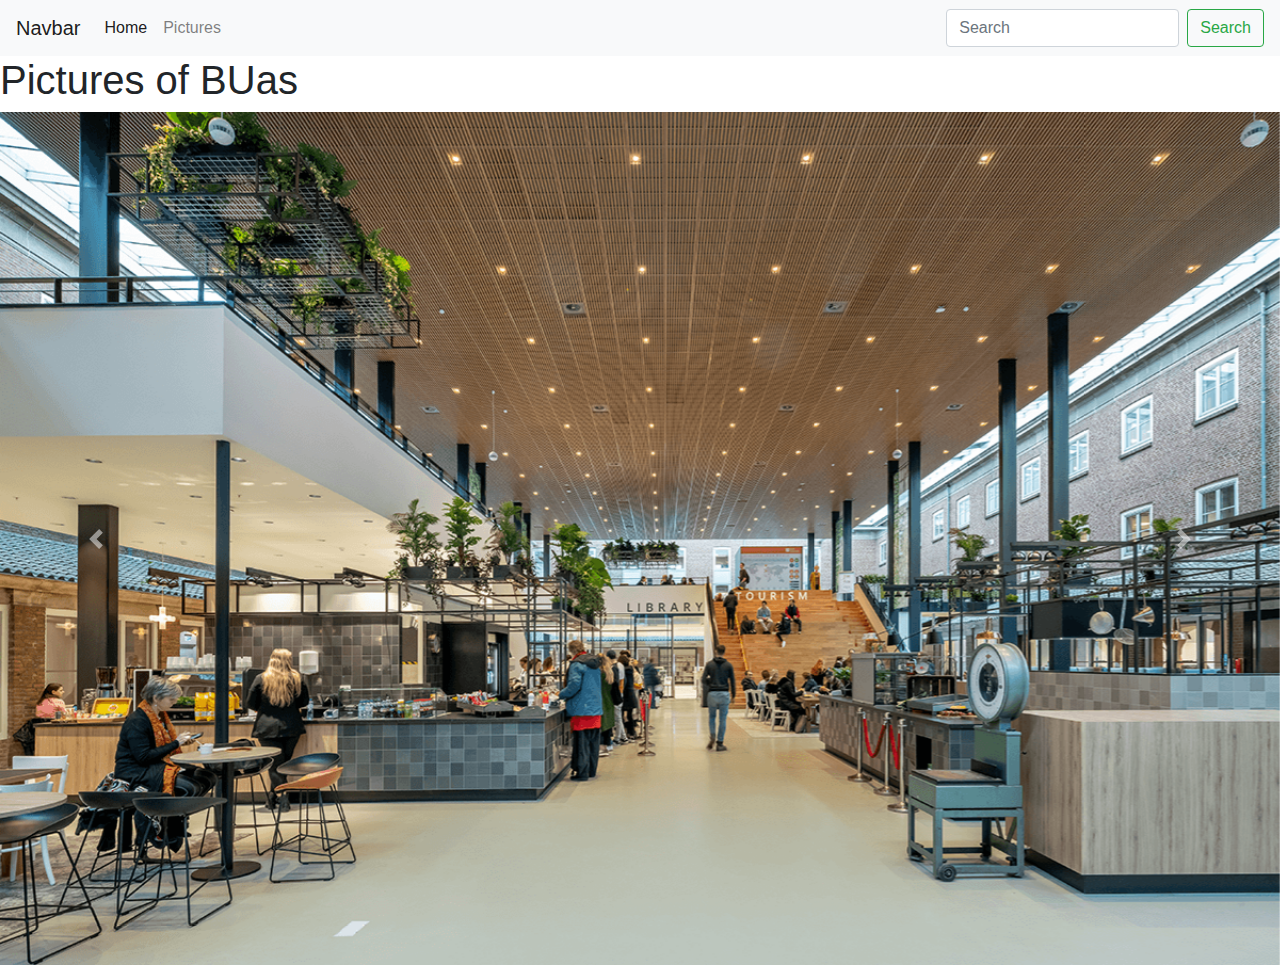
==== Pictures.html @ b56a7b0c "New page "Pictures"" ====
<!doctype html>
<html lang="en">
  <head>
    <!-- Required meta tags -->
    <meta charset="utf-8">
    <meta name="viewport" content="width=device-width, initial-scale=1, shrink-to-fit=no">

    <!-- Bootstrap CSS -->
    <link rel="stylesheet" href="css/bootstrap.min.css">
    <link href="css/my styles.css" rel="stylesheet" type="text/css">
 
<title>BUas</title>
  </head>
  <body>
 <nav class="navbar navbar-expand-lg navbar-light bg-light">
  <a class="navbar-brand" href="#">Navbar</a>
  <button class="navbar-toggler" type="button" data-toggle="collapse" data-target="#navbarSupportedContent" aria-controls="navbarSupportedContent" aria-expanded="false" aria-label="Toggle navigation">
    <span class="navbar-toggler-icon"></span>
  </button>

  <div class="collapse navbar-collapse" id="navbarSupportedContent">
    <ul class="navbar-nav mr-auto">
      <li class="nav-item active">
        <a class="nav-link" href="index.html">Home <span class="sr-only">(current)</span></a>
      </li>
      <li class="nav-item">
        <a class="nav-link" href="Pictures.html">Pictures</a>
      </li>
    </ul>
    <form class="form-inline my-2 my-lg-0">
      <input class="form-control mr-sm-2" type="search" placeholder="Search" aria-label="Search">
      <button class="btn btn-outline-success my-2 my-sm-0" type="submit">Search</button>
    </form>
  </div>
</nav>
    <h1>Pictures of BUas</h1>
 <div id="carouselExampleControls" class="carousel slide" data-ride="carousel">
  <div class="carousel-inner">
    <div class="carousel-item active">
      <img src="images/20190116_JDVF_241B.png" class="d-block w-100" alt="Aleksandra">
    </div>
    <div class="carousel-item">
      <img src="images/2020 - CAMPUS - Chapel - JDVF.jpeg" class="d-block w-100" alt="Alexandr">
    </div>
    <div class="carousel-item">
      <img src="images/330a01b1-8a9a-4812-94cb-980a98e142e5_thumb840.jpeg" class="d-block w-100" alt="Deniz">
    </div>
  </div>
  <a class="carousel-control-prev" href="#carouselExampleControls" role="button" data-slide="prev">
    <span class="carousel-control-prev-icon" aria-hidden="true"></span>
    <span class="sr-only">Previous</span>
  </a>
  <a class="carousel-control-next" href="#carouselExampleControls" role="button" data-slide="next">
    <span class="carousel-control-next-icon" aria-hidden="true"></span>
    <span class="sr-only">Next</span>
  </a>
	  </div>	
    <!-- Optional JavaScript -->
    <!-- jQuery first, then Popper.js, then Bootstrap JS -->
    <script src="js/jquery-3.4.1.slim.min.js"></script>
    <script src="js/bootstrap.bundle.min.js"></script>
    
  </body>
</html>
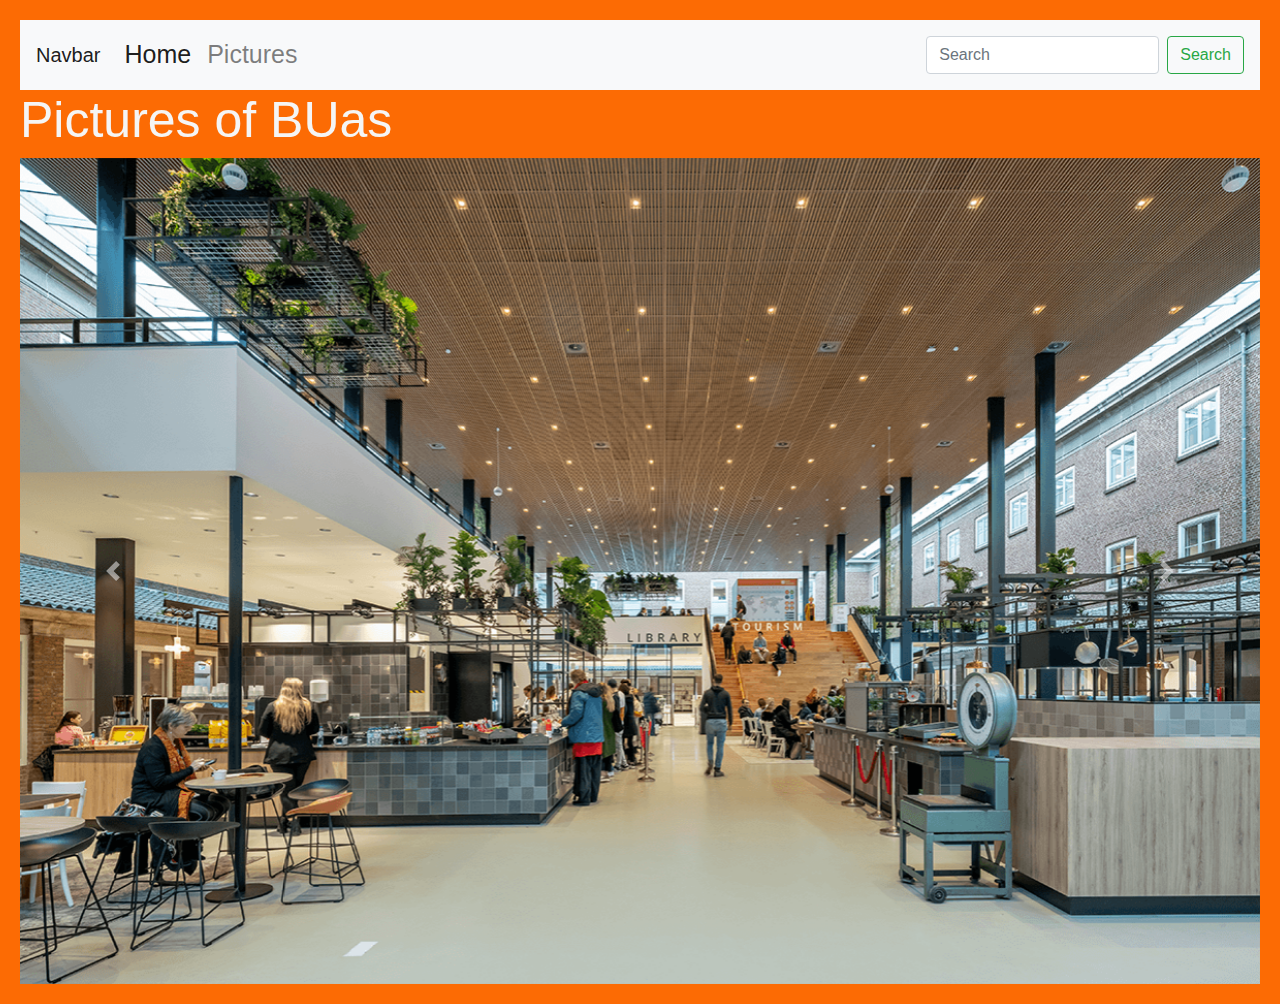
==== commit 99ebff4e: "adjusting font size and color" ====
--- a/Pictures.html
+++ b/Pictures.html
@@ -8,6 +8,7 @@
     <!-- Bootstrap CSS -->
     <link rel="stylesheet" href="css/bootstrap.min.css">
     <link href="css/my styles.css" rel="stylesheet" type="text/css">
+
  
 <title>BUas</title>
   </head>
--- a/css/my styles.css
+++ b/css/my styles.css
@@ -0,0 +1,16 @@
+@charset "UTF-8";
+
+body{
+	margin: 10px;
+	padding: 10px;
+	background-color: #fc6b04;
+}
+
+a{
+	color: whitesmoke;
+	font-size: 25px;
+}
+h1{
+	font-size: 50px;
+	color: whitesmoke;
+}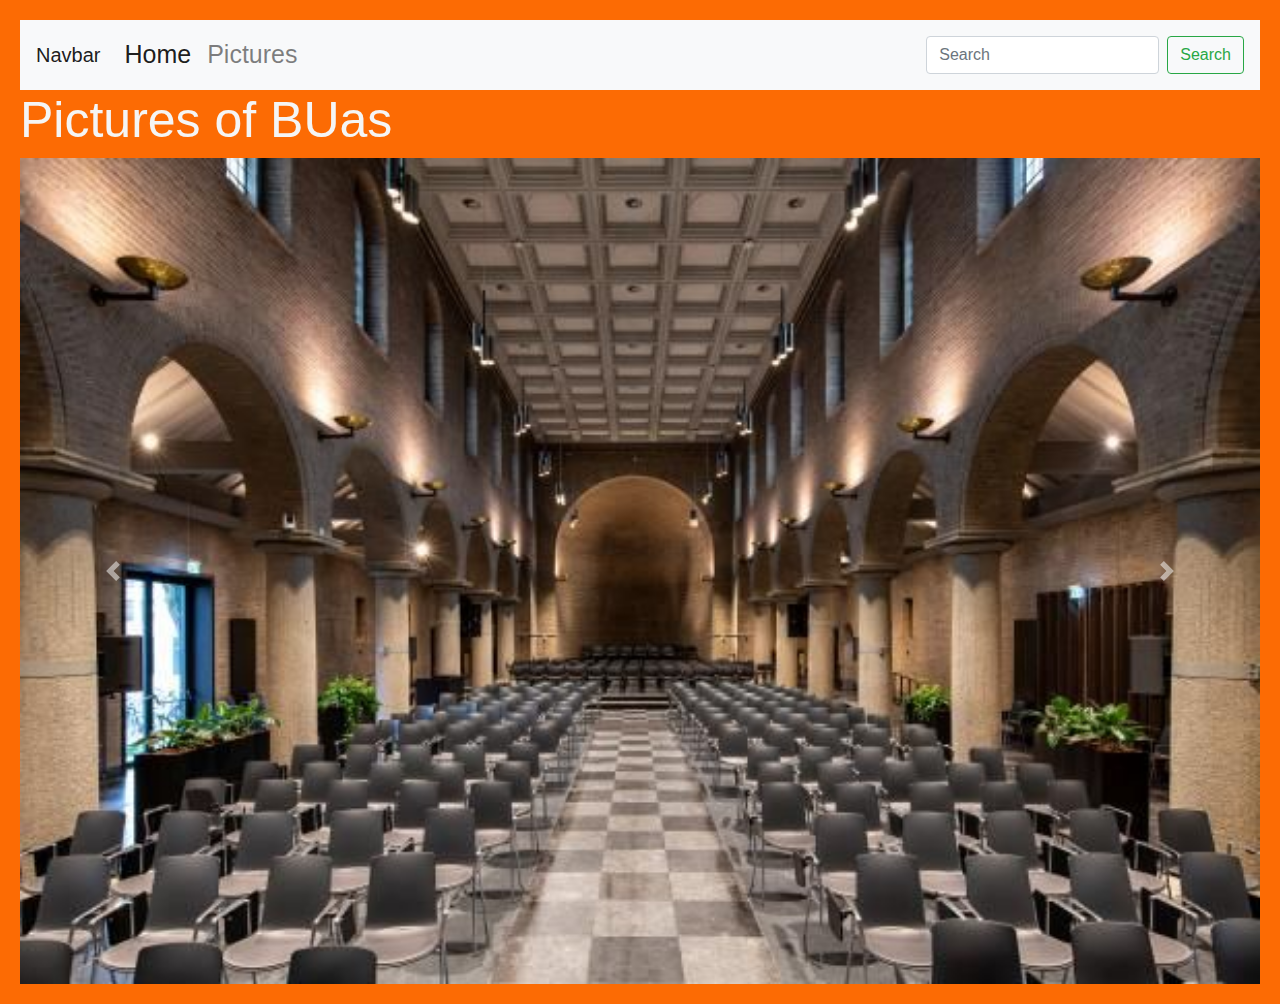
==== commit dfcc1003: "Changing Pictures page" ====
--- a/Pictures.html
+++ b/Pictures.html
@@ -7,7 +7,7 @@
 
     <!-- Bootstrap CSS -->
     <link rel="stylesheet" href="css/bootstrap.min.css">
-    <link href="css/my styles.css" rel="stylesheet" type="text/css">
+    <link href="css/styles.css" rel="stylesheet" type="text/css">
 
  
 <title>BUas</title>
@@ -38,13 +38,13 @@
  <div id="carouselExampleControls" class="carousel slide" data-ride="carousel">
   <div class="carousel-inner">
     <div class="carousel-item active">
-      <img src="images/20190116_JDVF_241B.png" class="d-block w-100" alt="Aleksandra">
+      <img src="images/buas-chappel.jpeg" class="d-block w-100" alt="Aleksandra">
     </div>
     <div class="carousel-item">
-      <img src="images/2020 - CAMPUS - Chapel - JDVF.jpeg" class="d-block w-100" alt="Alexandr">
+      <img src="images/buas-campus-night.jpeg" class="d-block w-100" alt="Alexandr">
     </div>
     <div class="carousel-item">
-      <img src="images/330a01b1-8a9a-4812-94cb-980a98e142e5_thumb840.jpeg" class="d-block w-100" alt="Deniz">
+      <img src="images/buas-campus-day.jpeg" class="d-block w-100" alt="Deniz">
     </div>
   </div>
   <a class="carousel-control-prev" href="#carouselExampleControls" role="button" data-slide="prev">
--- a/css/styles.css
+++ b/css/styles.css
@@ -0,0 +1,27 @@
+@charset "UTF-8";
+
+body{
+	margin: 10px;
+	padding: 10px;
+	background-color: #fc6b04;
+}
+
+a{
+	color: whitesmoke;
+	font-size: 25px;
+
+}
+h1{
+	font-size: 50px;
+	color: whitesmoke;
+}
+
+h2{
+	font-size: 10px;
+	color: #fc6b04;
+}
+
+p{
+	font-size: 30px;
+	font-family: serif;
+}